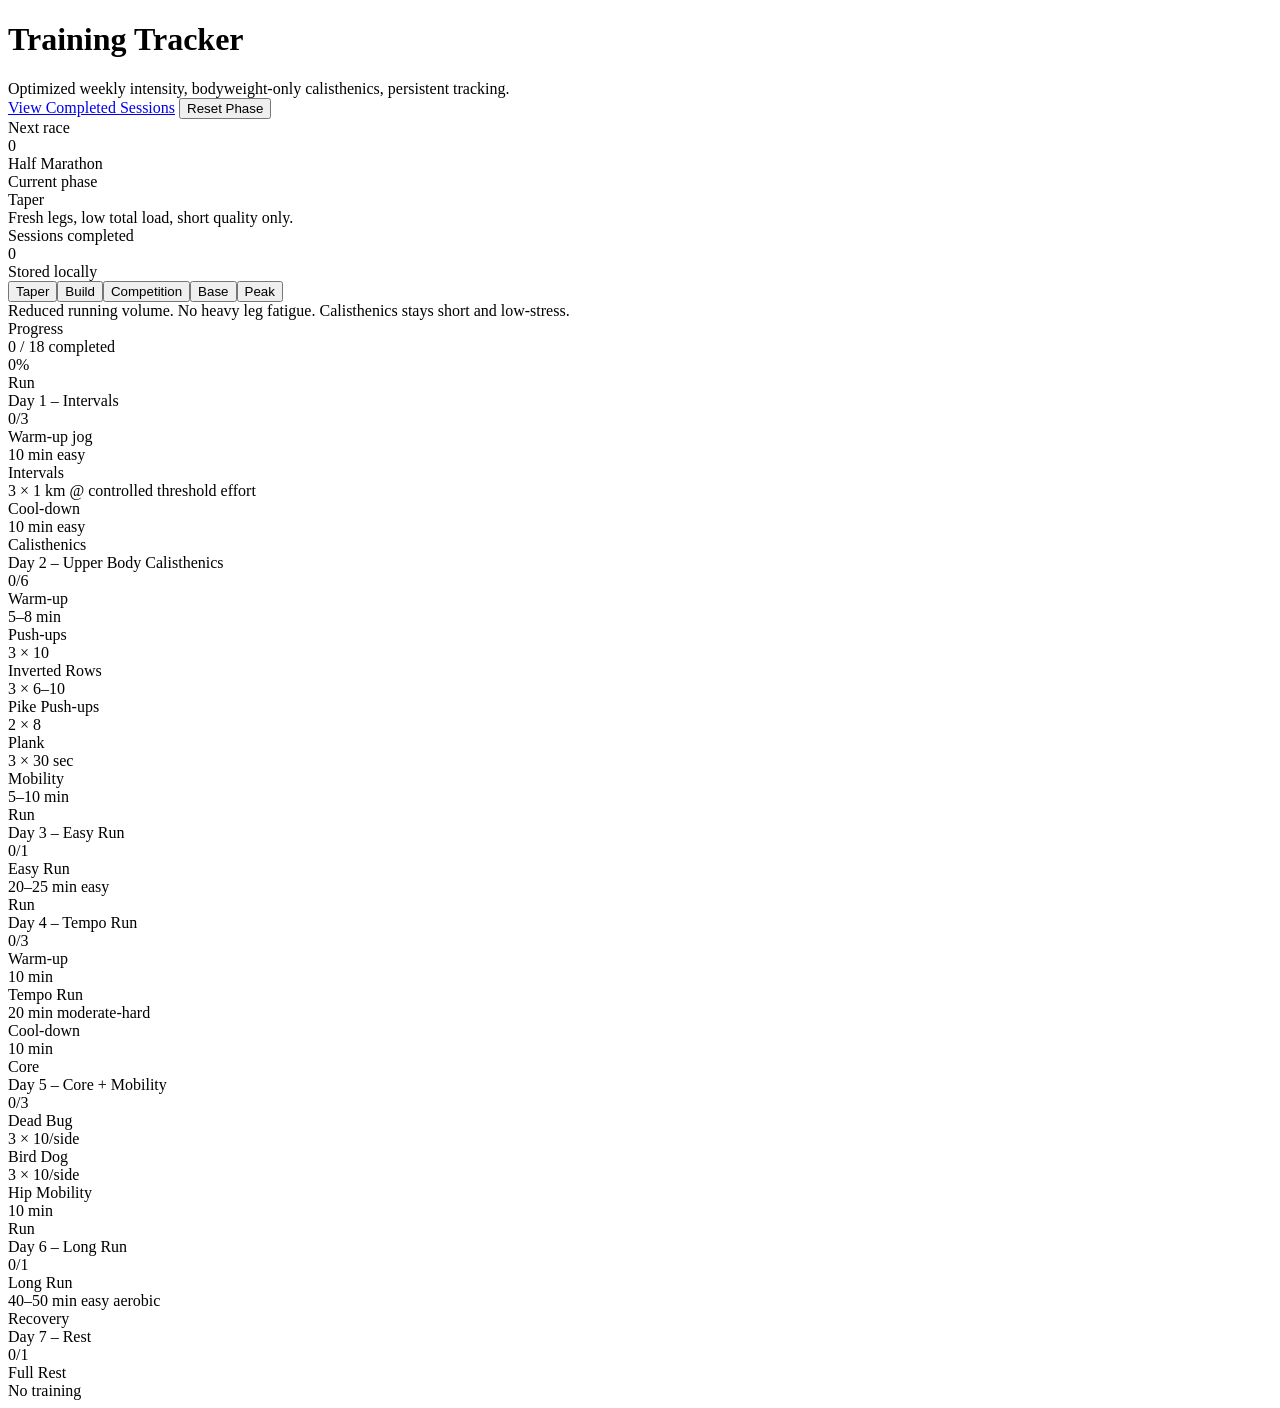
==== index.html @ 7f90e0df "tracker update" ====
<!DOCTYPE html>
<html lang="de">
  <head>
    <meta charset="UTF-8" />
    <meta name="viewport" content="width=device-width, initial-scale=1.0" />
    <title>Training Tracker</title>
    <link rel="stylesheet" href="styles.css" />
  </head>
  <body>
    <div class="wrap">
      <div class="hero">
        <div>
          <h1>Training Tracker</h1>
          <div class="sub">
            Optimized weekly intensity, bodyweight-only calisthenics, persistent
            tracking.
          </div>
        </div>
        <div class="actions">
          <a href="history.html" class="btn">View Completed Sessions</a>
          <button class="btn secondary" onclick="resetPhase()">
            Reset Phase
          </button>
        </div>
      </div>

      <div class="grid">
        <div class="card">
          <div class="label">Next race</div>
          <div class="metric" id="nextRaceDays">0</div>
          <div class="sub" id="nextRaceName"></div>
        </div>

        <div class="card">
          <div class="label">Current phase</div>
          <div class="metric" id="phaseTitleMetric"></div>
          <div class="sub" id="phasePace"></div>
        </div>

        <div class="card">
          <div class="label">Sessions completed</div>
          <div class="metric" id="totalCompleted">0</div>
          <div class="sub">Stored locally</div>
        </div>
      </div>

      <div class="phaseBar" id="phaseBar"></div>
      <div class="note" id="phaseNote"></div>

      <div class="progressCard">
        <div class="progressTop">
          <div>
            <div class="label">Progress</div>
            <div id="progressText">0 / 0 completed</div>
          </div>
          <div class="progressRingWrap">
            <div class="ring" id="ring">
              <div class="ringText" id="ringText">0%</div>
            </div>
          </div>
        </div>

        <div class="progressTrack">
          <div class="progressFill" id="progressFill"></div>
        </div>
      </div>

      <div class="dayList" id="dayList"></div>
    </div>

    <script src="data.js"></script>
    <script src="storage.js"></script>
    <script src="app.js"></script>
  </body>
</html>
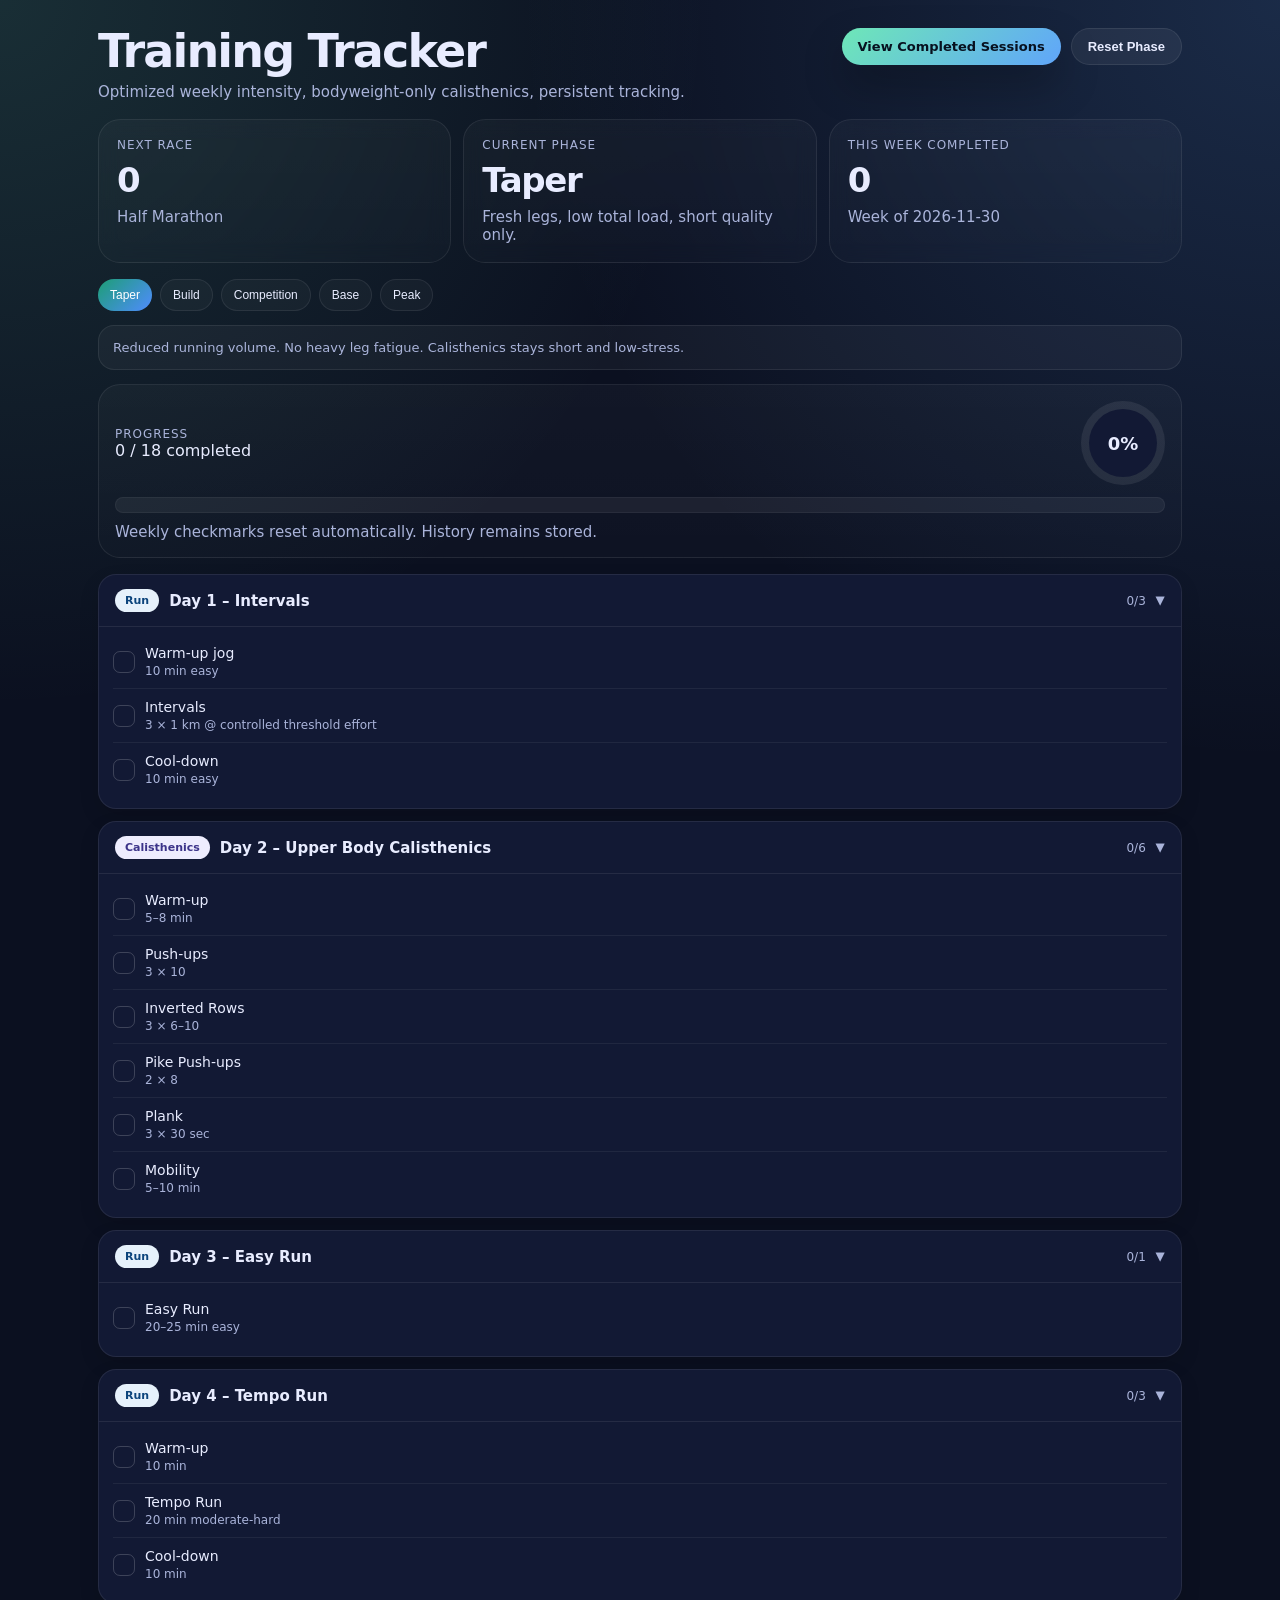
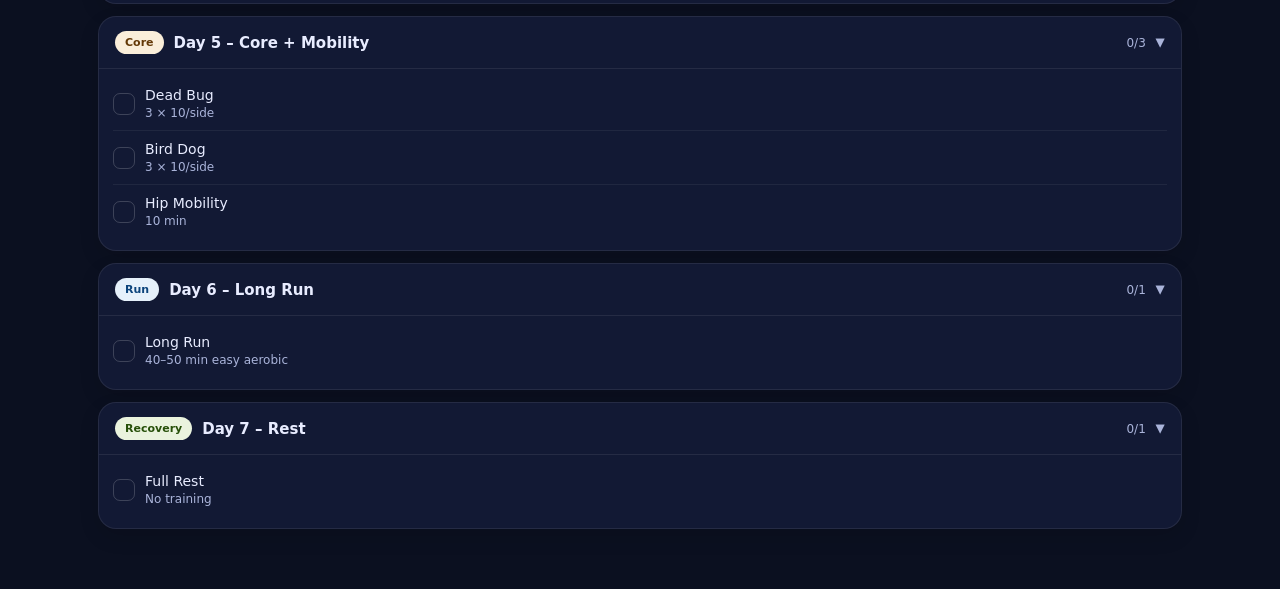
==== commit 1f08e5d6: "history progress" ====
--- a/index.html
+++ b/index.html
@@ -4,7 +4,7 @@
     <meta charset="UTF-8" />
     <meta name="viewport" content="width=device-width, initial-scale=1.0" />
     <title>Training Tracker</title>
-    <link rel="stylesheet" href="styles.css" />
+    <link rel="stylesheet" href="./styles.css" />
   </head>
   <body>
     <div class="wrap">
@@ -17,7 +17,7 @@
           </div>
         </div>
         <div class="actions">
-          <a href="history.html" class="btn">View Completed Sessions</a>
+          <a href="./history.html" class="btn">View Completed Sessions</a>
           <button class="btn secondary" onclick="resetPhase()">
             Reset Phase
           </button>
@@ -38,9 +38,9 @@
         </div>
 
         <div class="card">
-          <div class="label">Sessions completed</div>
-          <div class="metric" id="totalCompleted">0</div>
-          <div class="sub">Stored locally</div>
+          <div class="label">This week completed</div>
+          <div class="metric" id="weeklyCompleted">0</div>
+          <div class="sub" id="weeklyLabel">Resets every Monday</div>
         </div>
       </div>
 
@@ -63,13 +63,19 @@
         <div class="progressTrack">
           <div class="progressFill" id="progressFill"></div>
         </div>
+
+        <div class="progressMeta">
+          <div class="sub" style="margin: 0">
+            Weekly checkmarks reset automatically. History remains stored.
+          </div>
+        </div>
       </div>
 
       <div class="dayList" id="dayList"></div>
     </div>
 
-    <script src="data.js"></script>
-    <script src="storage.js"></script>
-    <script src="app.js"></script>
+    <script src="./data.js"></script>
+    <script src="./storage.js"></script>
+    <script src="./app.js"></script>
   </body>
 </html>
--- a/styles.css
+++ b/styles.css
@@ -0,0 +1,453 @@
+:root {
+  --bg: #0b1020;
+  --panel: #121934;
+  --panel2: #1a2347;
+  --text: #e8ecff;
+  --muted: #aab4da;
+  --accent: #6ee7b7;
+  --accent2: #60a5fa;
+  --border: rgba(255, 255, 255, 0.08);
+  --shadow: 0 20px 40px rgba(0, 0, 0, 0.25);
+
+  --run: #e6f1fb;
+  --runText: #0c447c;
+  --cal: #eeedfe;
+  --calText: #3c3489;
+  --core: #faeeda;
+  --coreText: #633806;
+  --rec: #eaf3de;
+  --recText: #27500a;
+  --race: #fcebeb;
+  --raceText: #791f1f;
+}
+
+* {
+  box-sizing: border-box;
+}
+
+html,
+body {
+  margin: 0;
+  padding: 0;
+}
+
+body {
+  font-family: Inter, system-ui, -apple-system, BlinkMacSystemFont, "Segoe UI",
+    Roboto, Arial, sans-serif;
+  color: var(--text);
+  background: radial-gradient(
+      circle at top right,
+      rgba(96, 165, 250, 0.18),
+      transparent 30%
+    ),
+    radial-gradient(
+      circle at top left,
+      rgba(110, 231, 183, 0.14),
+      transparent 28%
+    ),
+    var(--bg);
+  min-height: 100vh;
+}
+
+.wrap {
+  max-width: 1120px;
+  margin: 0 auto;
+  padding: 28px 18px 60px;
+}
+
+.hero {
+  display: flex;
+  justify-content: space-between;
+  align-items: flex-start;
+  gap: 16px;
+  flex-wrap: wrap;
+  margin-bottom: 18px;
+}
+
+.hero h1 {
+  margin: 0;
+  font-size: clamp(30px, 4vw, 46px);
+  line-height: 1.02;
+  letter-spacing: -0.04em;
+}
+
+.sub {
+  margin-top: 8px;
+  color: var(--muted);
+  font-size: 15px;
+  max-width: 760px;
+}
+
+.actions {
+  display: flex;
+  gap: 10px;
+  flex-wrap: wrap;
+}
+
+.btn {
+  display: inline-flex;
+  align-items: center;
+  justify-content: center;
+  padding: 10px 16px;
+  border-radius: 999px;
+  text-decoration: none;
+  font-size: 13px;
+  font-weight: 700;
+  color: #07111f;
+  background: linear-gradient(135deg, var(--accent), var(--accent2));
+  box-shadow: var(--shadow);
+  border: none;
+  cursor: pointer;
+  transition: transform 0.15s ease, opacity 0.15s ease;
+}
+
+.btn:hover {
+  transform: translateY(-1px);
+}
+
+.btn.secondary {
+  background: rgba(255, 255, 255, 0.06);
+  color: var(--text);
+  border: 1px solid var(--border);
+  box-shadow: none;
+}
+
+.grid {
+  display: grid;
+  grid-template-columns: repeat(3, minmax(0, 1fr));
+  gap: 12px;
+  margin-bottom: 16px;
+}
+
+.card {
+  background: linear-gradient(
+    180deg,
+    rgba(255, 255, 255, 0.03),
+    rgba(255, 255, 255, 0.015)
+  );
+  border: 1px solid var(--border);
+  border-radius: 22px;
+  padding: 18px;
+  backdrop-filter: blur(10px);
+}
+
+.label {
+  font-size: 12px;
+  color: var(--muted);
+  text-transform: uppercase;
+  letter-spacing: 0.08em;
+}
+
+.metric {
+  font-size: 34px;
+  font-weight: 800;
+  letter-spacing: -0.04em;
+  margin-top: 8px;
+}
+
+.phaseBar {
+  display: flex;
+  gap: 8px;
+  flex-wrap: wrap;
+  margin: 14px 0;
+}
+
+.phaseBtn {
+  font-size: 12px;
+  padding: 8px 12px;
+  border-radius: 999px;
+  border: 1px solid var(--border);
+  cursor: pointer;
+  color: var(--text);
+  background: rgba(255, 255, 255, 0.03);
+  transition: transform 0.15s ease, background 0.15s ease;
+}
+
+.phaseBtn:hover {
+  transform: translateY(-1px);
+}
+
+.phaseBtn.active {
+  background: linear-gradient(135deg, #1d9e75, #4f8cff);
+  border: none;
+  color: white;
+}
+
+.note {
+  font-size: 13px;
+  color: var(--muted);
+  background: rgba(255, 255, 255, 0.04);
+  border: 1px solid var(--border);
+  border-radius: 16px;
+  padding: 12px 14px;
+  margin-bottom: 14px;
+  line-height: 1.5;
+}
+
+.progressCard {
+  background: linear-gradient(
+    180deg,
+    rgba(255, 255, 255, 0.03),
+    rgba(255, 255, 255, 0.015)
+  );
+  border: 1px solid var(--border);
+  border-radius: 22px;
+  padding: 16px;
+  margin-bottom: 16px;
+}
+
+.progressTop {
+  display: flex;
+  justify-content: space-between;
+  gap: 12px;
+  align-items: center;
+  margin-bottom: 12px;
+  flex-wrap: wrap;
+}
+
+.progressTrack {
+  height: 16px;
+  background: rgba(255, 255, 255, 0.06);
+  border-radius: 999px;
+  overflow: hidden;
+  border: 1px solid rgba(255, 255, 255, 0.05);
+}
+
+.progressFill {
+  height: 100%;
+  background: linear-gradient(90deg, var(--accent), var(--accent2));
+  width: 0%;
+  border-radius: 999px;
+  transition: width 0.35s ease;
+}
+
+.progressMeta {
+  display: flex;
+  justify-content: space-between;
+  gap: 12px;
+  align-items: center;
+  margin-top: 10px;
+  flex-wrap: wrap;
+}
+
+.progressRingWrap {
+  display: flex;
+  gap: 16px;
+  align-items: center;
+  flex-wrap: wrap;
+}
+
+.ring {
+  width: 84px;
+  height: 84px;
+  border-radius: 50%;
+  background: conic-gradient(
+    var(--accent) 0deg,
+    rgba(255, 255, 255, 0.08) 0deg
+  );
+  display: grid;
+  place-items: center;
+  position: relative;
+}
+
+.ring::after {
+  content: "";
+  position: absolute;
+  inset: 8px;
+  border-radius: 50%;
+  background: var(--panel);
+}
+
+.ringText {
+  position: relative;
+  z-index: 1;
+  font-size: 18px;
+  font-weight: 800;
+}
+
+.dayList {
+  display: grid;
+  gap: 12px;
+}
+
+.day {
+  background: var(--panel);
+  border: 1px solid var(--border);
+  border-radius: 18px;
+  overflow: hidden;
+  box-shadow: 0 8px 20px rgba(0, 0, 0, 0.12);
+}
+
+.dayHead {
+  display: flex;
+  align-items: center;
+  gap: 10px;
+  padding: 14px 16px;
+  cursor: pointer;
+  flex-wrap: wrap;
+}
+
+.badge {
+  font-size: 11px;
+  font-weight: 700;
+  padding: 5px 10px;
+  border-radius: 999px;
+  white-space: nowrap;
+}
+
+.run {
+  background: var(--run);
+  color: var(--runText);
+}
+
+.cal {
+  background: var(--cal);
+  color: var(--calText);
+}
+
+.core {
+  background: var(--core);
+  color: var(--coreText);
+}
+
+.rec {
+  background: var(--rec);
+  color: var(--recText);
+}
+
+.race {
+  background: var(--race);
+  color: var(--raceText);
+}
+
+.dayName {
+  font-size: 15px;
+  font-weight: 700;
+  flex: 1;
+}
+
+.dayMeta {
+  font-size: 12px;
+  color: var(--muted);
+}
+
+.arrow {
+  font-size: 12px;
+  color: var(--muted);
+  transition: transform 0.2s ease;
+}
+
+.arrow.open {
+  transform: rotate(90deg);
+}
+
+.dayBody {
+  display: none;
+  border-top: 1px solid var(--border);
+  padding: 8px 14px 12px;
+}
+
+.dayBody.open {
+  display: block;
+}
+
+.exRow {
+  display: flex;
+  gap: 10px;
+  align-items: center;
+  padding: 10px 0;
+  border-bottom: 1px solid rgba(255, 255, 255, 0.06);
+}
+
+.exRow:last-child {
+  border-bottom: none;
+}
+
+.check {
+  width: 22px;
+  height: 22px;
+  border-radius: 7px;
+  border: 1.5px solid rgba(255, 255, 255, 0.18);
+  display: grid;
+  place-items: center;
+  cursor: pointer;
+  flex-shrink: 0;
+  background: transparent;
+  user-select: none;
+}
+
+.check.on {
+  background: linear-gradient(135deg, var(--accent), var(--accent2));
+  border: none;
+  color: #07111f;
+  font-weight: 900;
+}
+
+.exMain {
+  flex: 1;
+  min-width: 0;
+}
+
+.exName {
+  font-size: 14px;
+}
+
+.exName.done {
+  text-decoration: line-through;
+  color: var(--muted);
+}
+
+.exDetail {
+  font-size: 12px;
+  color: var(--muted);
+  margin-top: 3px;
+}
+
+.status {
+  margin-top: 12px;
+  font-size: 12px;
+  color: var(--muted);
+}
+
+.list {
+  display: grid;
+  gap: 12px;
+}
+
+.item {
+  background: var(--panel);
+  border: 1px solid var(--border);
+  border-radius: 18px;
+  padding: 16px;
+}
+
+.meta {
+  font-size: 13px;
+  color: var(--muted);
+  margin-top: 6px;
+}
+
+.detail {
+  font-size: 14px;
+  margin-top: 8px;
+}
+
+.empty {
+  color: var(--muted);
+  padding: 24px;
+  border: 1px dashed var(--border);
+  border-radius: 18px;
+  background: rgba(255, 255, 255, 0.03);
+}
+
+.danger {
+  background: rgba(255, 255, 255, 0.06);
+  color: #ffd6d6;
+  border: 1px solid rgba(255, 120, 120, 0.2);
+}
+
+@media (max-width: 900px) {
+  .grid {
+    grid-template-columns: 1fr;
+  }
+}
